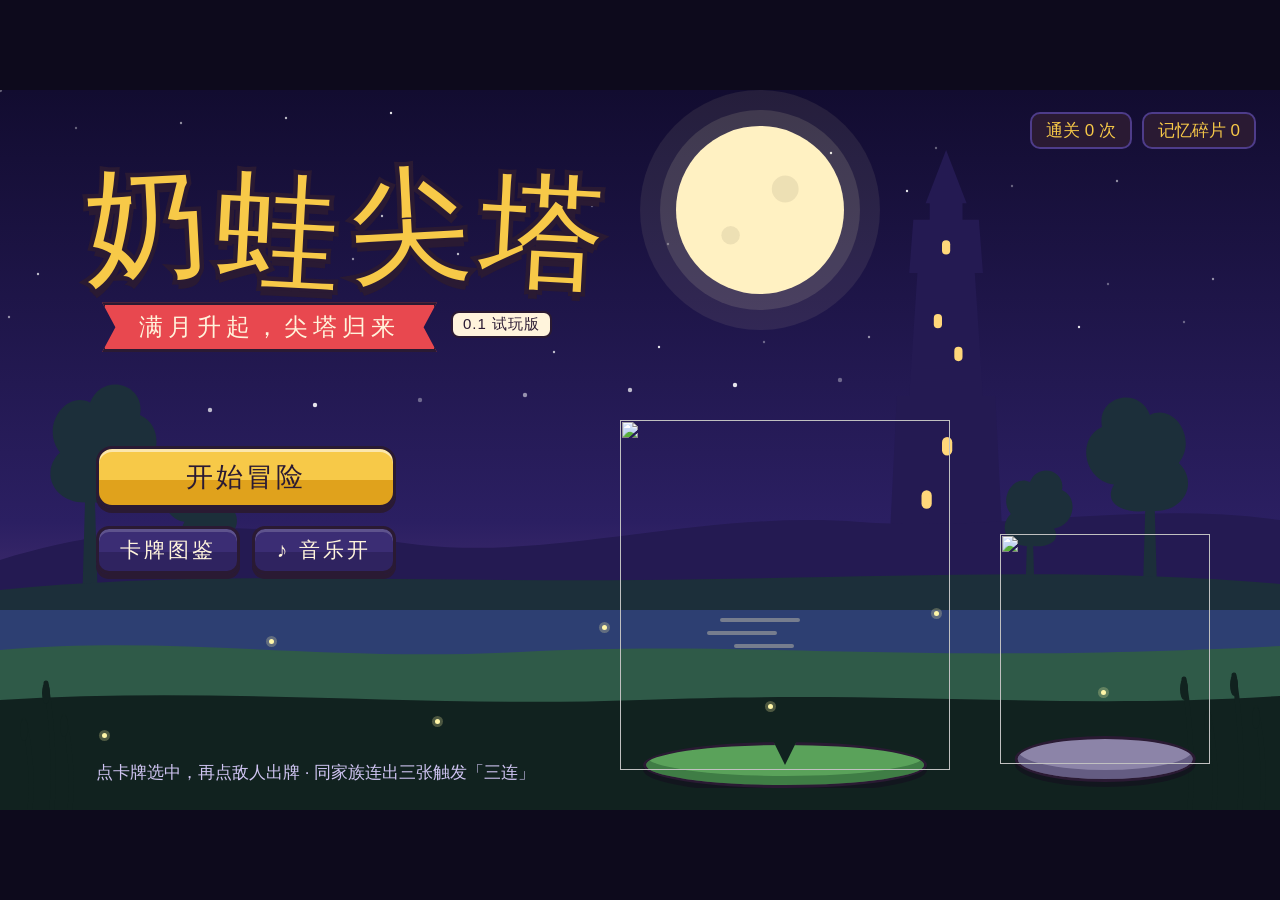
==== _src/index.html @ 0b2819f4 "奶蛙尖塔 0.1 试玩版：第一层泥沼回廊 Co-Authored-By: Claude Opus 5.5 <noreply@anthropic.com> Claude-Session: https:/" ====
<!doctype html>
<html lang="zh-CN">
<head>
<meta charset="utf-8">
<meta name="viewport" content="width=device-width,initial-scale=1,maximum-scale=1,user-scalable=no,viewport-fit=cover">
<meta name="screen-orientation" content="landscape">
<meta name="x5-orientation" content="landscape">
<meta name="theme-color" content="#140f2a">
<title>奶蛙尖塔</title>
<link rel="stylesheet" href="font.css">
<link rel="stylesheet" href="style.css">
</head>
<body>
<div id="stage">
  <div id="bg"></div>
  <section id="title" class="scr"></section>
  <section id="heroSel" class="scr"></section>
  <section id="map" class="scr"><div id="mapWrap"><svg id="mapSvg" width="1280" height="720"></svg><div id="mapNodes"></div></div><div id="mapTip"></div></section>
  <section id="battle" class="scr">
    <div id="arena"><div id="player"></div><div id="enemies"></div></div>
    <div id="hand"></div>
    <div id="energy"></div><div id="energyLbl">奶力</div>
    <button id="drawPile" class="pile"><span class="back"></span><b>0</b><i>抽牌堆</i></button>
    <button id="discPile" class="pile"><span class="back"></span><b>0</b><i>弃牌堆</i></button>
    <button id="exhPile" class="pile sm"><span class="back"></span><b>0</b><i>消耗</i></button>
    <button id="endBtn">结束回合</button>
    <div id="famBar"></div>
    <div id="hint"></div>
    <div id="turnBan"></div>
  </section>
  <section id="reward" class="scr"></section>
  <section id="shop" class="scr"></section>
  <section id="rest" class="scr"></section>
  <section id="event" class="scr"></section>
  <section id="ending" class="scr"></section>
  <div id="top"></div>
  <div id="ov"></div>
  <div id="talk"></div>
  <div id="fx"></div>
  <div id="toast"></div>
</div>
<div id="rotTip">横过来玩更舒服哦 ↻</div>
<script src="img0.js"></script><script src="img1.js"></script>
<script src="music.js"></script>
<script src="ui.js"></script>
<script src="data.js"></script>
<script src="game.js"></script>
</body>
</html>
---- _src/style.css ----
/* ===================== 奶蛙尖塔 · 视觉 =====================
   原则：所有东西都有清晰的墨线（3px）+ 硬投影，不用模糊光晕；
   配色：夜靛 / 墨 / 奶茶金 / 灯笼红 / 奶白 / 泥沼青 */
*{box-sizing:border-box;margin:0;padding:0;-webkit-tap-highlight-color:transparent}
:root{--ink:#2a1a33;--night:#1b1438;--night2:#2c2263;--gold:#f7c948;--gold2:#e0a21c;--gold3:#b07a12;--red:#e8484f;--red2:#b52a3a;--milk:#fff4dc;--milk2:#f3dfb6;--moss:#2f6b5a;--sky:#5fb0f0;
 --num:"Arial Rounded MT Bold","SF Pro Rounded",-apple-system,"Helvetica Neue",Arial,"PingFang SC",sans-serif;--body:"PingFang SC","Microsoft YaHei",sans-serif}
html,body{width:100%;height:100%;overflow:hidden;background:#0d0a1c;color:var(--ink);font-family:"ZCOOL KuaiLe","PingFang SC","Microsoft YaHei",sans-serif;-webkit-user-select:none;user-select:none;-webkit-touch-callout:none;touch-action:manipulation;-webkit-font-smoothing:antialiased}
button{font:inherit;color:inherit;border:0;background:none;cursor:pointer}
img{-webkit-user-drag:none;pointer-events:none}
.ico{width:100%;height:100%;display:block;overflow:visible}
#stage{position:absolute;left:50%;top:50%;width:1280px;height:720px;transform-origin:50% 50%;overflow:hidden;background:var(--night)}
#rotTip{display:none}
.scr{position:absolute;inset:0;display:none}
.scr.on{display:block;animation:scrIn .3s ease}
@keyframes scrIn{from{opacity:0}to{opacity:1}}
.num{font-family:var(--num);font-weight:800}

/* ============ 背景 ============ */
#bg{position:absolute;inset:0;overflow:hidden}
#bg>*{position:absolute;pointer-events:none}
.scene{inset:0;width:100%;height:100%}
.ffly{width:5px;height:5px;border-radius:50%;background:#fff6a8;box-shadow:0 0 0 3px rgba(255,246,168,.25);animation:ffly 7s ease-in-out infinite}
@keyframes ffly{0%,100%{transform:translate(0,0);opacity:.2}30%{opacity:1}50%{transform:translate(30px,-40px)}80%{opacity:.8}}
.bgmap{background:#3a2342}
.parch{left:10px;top:66px;right:10px;bottom:10px;border-radius:22px;background:#f1dcae;border:4px solid var(--ink);box-shadow:inset 0 0 0 6px #f8e9c6,inset 0 0 0 9px #c99a5a,0 6px 0 var(--ink)}
.parch::before{content:"";position:absolute;inset:14px;border-radius:14px;background-image:radial-gradient(rgba(140,90,40,.16) 1.2px,transparent 1.6px);background-size:9px 9px}
.parch::after{content:"";position:absolute;inset:0;border-radius:18px;background:radial-gradient(ellipse at 50% 50%,transparent 62%,rgba(150,95,40,.28))}
.bgmap .stars2{inset:0;background-image:radial-gradient(1.5px 1.5px at 12% 20%,#fff,transparent),radial-gradient(1px 1px at 52% 8%,#fff,transparent),radial-gradient(1.5px 1.5px at 82% 4%,#fff,transparent)}

/* ============ 通用：按钮 ============ */
.btn{position:relative;display:inline-flex;align-items:center;justify-content:center;gap:8px;min-width:190px;height:62px;padding:0 30px;border-radius:16px;font-size:27px;color:var(--ink);letter-spacing:3px;
 background:linear-gradient(var(--gold) 0 55%,var(--gold2) 55%);border:3px solid var(--ink);box-shadow:0 5px 0 var(--ink),inset 0 3px 0 rgba(255,255,255,.55);transition:transform .08s}
.btn:active{transform:translateY(4px);box-shadow:0 1px 0 var(--ink),inset 0 3px 0 rgba(255,255,255,.55)}
.btn.ghost{color:var(--milk);background:linear-gradient(#3b2d74 0 55%,#2f2360 55%);box-shadow:0 5px 0 var(--ink),inset 0 3px 0 rgba(255,255,255,.18)}
.btn.pink{color:#fff;background:linear-gradient(#ff6a72 0 55%,var(--red) 55%);text-shadow:0 2px 0 var(--red2)}
.btn.light{color:var(--ink);background:linear-gradient(#fffaf0 0 55%,var(--milk2) 55%)}
.btn.sm{min-width:120px;height:48px;font-size:21px;padding:0 18px;border-radius:13px}
.btn[disabled]{filter:grayscale(.9) brightness(.85);pointer-events:none}
.btn small{font-size:16px;letter-spacing:0;opacity:.75}

/* ============ 顶栏 ============ */
#top{position:absolute;left:0;right:0;top:0;height:60px;display:none;align-items:center;gap:12px;padding:0 14px;z-index:40;background:#21184a;border-bottom:3px solid var(--ink);box-shadow:inset 0 -3px 0 #3e3080,0 3px 0 rgba(42,26,51,.35);color:var(--milk)}
#top.on{display:flex}
#top .face{width:46px;height:46px;border-radius:50%;background:#ffe08a;border:3px solid var(--ink);overflow:hidden;flex:none}
#top .face img{width:140%;height:140%;object-fit:cover;object-position:50% 6%;margin:-8% -20%}
.hpPill{position:relative;width:170px;height:30px;border-radius:15px;background:#3a1530;border:3px solid var(--ink);overflow:hidden}
.hpPill i{position:absolute;left:0;top:0;bottom:0;background:linear-gradient(#ff7a86 0 45%,#e8484f 45%)}
.hpPill span{position:absolute;inset:0;display:flex;align-items:center;justify-content:center;font:800 16px var(--num);color:#fff;-webkit-text-stroke:3px var(--ink);paint-order:stroke}
.hpIco{width:30px;height:30px;margin-right:-22px;z-index:2;flex:none}
.goldBox{display:flex;align-items:center;gap:6px;font:800 20px var(--num);color:var(--gold);-webkit-text-stroke:3px var(--ink);paint-order:stroke}
.goldBox .ico{width:28px;height:28px}
#top .pots{display:flex;gap:6px;margin-left:4px}
.pot{position:relative;width:34px;height:40px;border-radius:10px;background:rgba(255,255,255,.06);border:2.5px dashed #5a4b9a;display:flex;align-items:center;justify-content:center}
.pot.full{border:3px solid var(--ink);background:#3b2d74;cursor:pointer}
.flask{width:22px;height:28px;position:relative}
.flask::before{content:"";position:absolute;left:7px;top:0;width:8px;height:9px;background:#e8e0d0;border:2px solid var(--ink);border-radius:2px}
.flask::after{content:"";position:absolute;left:0;bottom:0;width:22px;height:22px;border-radius:50%;border:2.5px solid var(--ink);box-sizing:border-box;background:radial-gradient(circle at 32% 30%,#fff 0 2.5px,transparent 3px),linear-gradient(transparent 35%,var(--pc) 35%);background-color:rgba(255,255,255,.35)}
#top .relics{display:flex;gap:5px;max-width:440px;overflow:hidden;padding:2px}
.rl{position:relative;width:40px;height:40px;border-radius:50%;background:#ffe9b0;border:3px solid var(--ink);box-shadow:inset 0 -4px 0 #e6b85a;display:flex;align-items:center;justify-content:center;overflow:hidden;flex:none;cursor:pointer}
.rl img{width:118%;height:118%;object-fit:contain;margin-top:8px}
.rl.pulse{animation:rlp .6s ease}
@keyframes rlp{50%{transform:scale(1.35) rotate(-8deg)}}
#top .floor{margin-left:auto;display:flex;align-items:center;gap:8px;font-size:18px;color:#c9bdf5}
#top .floor b{font-weight:400;font-size:22px;color:var(--ink);background:var(--gold);border:3px solid var(--ink);border-radius:10px;padding:0 10px;line-height:30px}
.tbtn{height:42px;min-width:42px;padding:0 10px;border-radius:12px;background:#3b2d74;border:3px solid var(--ink);box-shadow:0 3px 0 var(--ink);color:#fff;display:flex;align-items:center;gap:4px;font:800 18px var(--num)}
.tbtn .ico{width:26px;height:26px}
.tbtn:active{transform:translateY(3px);box-shadow:none}

/* ============ 标题 ============ */
#title{color:var(--milk)}
.logo{position:absolute;left:84px;top:70px}
.logo h1{font-weight:400;font-size:124px;letter-spacing:8px;line-height:1.05;color:var(--gold);-webkit-text-stroke:9px var(--ink);paint-order:stroke;text-shadow:0 9px 0 var(--ink)}
.logo h1 span{display:inline-block}
.logo h1 span:nth-child(2n){transform:translateY(8px) rotate(3deg)}
.logo h1 span:nth-child(2n+1){transform:rotate(-3deg)}
.ribbon{position:relative;display:inline-block;margin:12px 0 0 18px;padding:6px 34px;font-size:24px;letter-spacing:5px;color:var(--milk);background:var(--red);border:3px solid var(--ink);clip-path:polygon(0 0,100% 0,96% 50%,100% 100%,0 100%,4% 50%)}
.ribbon.b{background:var(--ink);padding:9px 40px;clip-path:polygon(0 0,100% 0,96% 50%,100% 100%,0 100%,4% 50%)}
.ver{display:inline-block;margin-left:14px;padding:2px 10px;border-radius:8px;font-size:15px;color:var(--ink);background:var(--milk);border:2.5px solid var(--ink);vertical-align:6px;letter-spacing:1px}
.tmenu{position:absolute;left:96px;top:356px;display:flex;flex-direction:column;gap:18px;align-items:flex-start}
.tmenu .btn{min-width:300px}
.tmenu .sub{display:flex;gap:12px}
.tmenu .sub .btn{min-width:144px}
.thero{isolation:isolate;position:absolute;right:330px;bottom:40px;width:330px;height:350px;animation:bob 3.2s ease-in-out infinite}
.thero img,.telder img{width:100%;height:100%;object-fit:contain}
.telder{isolation:isolate;position:absolute;right:70px;bottom:46px;width:210px;height:230px;animation:bob 3.8s ease-in-out infinite reverse}
.plat{position:absolute;left:50%;bottom:-18px;width:86%;height:46px;transform:translateX(-50%);z-index:-1}
.plat::before{content:"";position:absolute;inset:0;border-radius:50%;background:#5aa25a;border:3px solid var(--ink);box-shadow:inset 0 -9px 0 #3f7d45,0 5px 0 rgba(20,10,30,.5);clip-path:polygon(0 0,46% 0,50% 50%,54% 0,100% 0,100% 100%,0 100%)}
.plat.stone::before{background:#8c84a8;box-shadow:inset 0 -9px 0 #645c82,0 5px 0 rgba(20,10,30,.5);clip-path:none}
@keyframes bob{0%,100%{transform:translateY(0)}50%{transform:translateY(-10px)}}
.tfoot{position:absolute;left:96px;bottom:26px;font-size:17px;color:#cfc4f2}
.tmeta{position:absolute;right:24px;top:22px;display:flex;gap:10px}
.tmeta span{padding:5px 14px;border-radius:10px;background:var(--ink);color:var(--gold);font-size:17px;border:2.5px solid #4e3c8a}

/* ============ 英雄选择 ============ */
.hsTitle{position:absolute;top:34px;left:0;right:0;text-align:center}
.hsTitle .ribbon{font-size:34px;padding:8px 60px;margin:0}
.hsRow{position:absolute;top:126px;left:50px;right:50px;display:flex;gap:22px;justify-content:center}
.hcard{position:relative;width:262px;height:420px;border-radius:22px;padding:14px;background:#2f2466;border:4px solid var(--ink);box-shadow:0 6px 0 var(--ink),inset 0 0 0 3px #4a3b8e;display:flex;flex-direction:column;align-items:center;color:var(--milk);transition:transform .2s}
.hcard.on{background:#fff0c8;color:var(--ink);box-shadow:0 6px 0 var(--ink),inset 0 0 0 3px var(--gold);transform:translateY(-10px)}
.hcard .pic{width:226px;height:226px;border-radius:16px;background:repeating-conic-gradient(from 0deg at 50% 70%,rgba(255,255,255,.08) 0 10deg,transparent 10deg 20deg)}
.hcard.on .pic{background:repeating-conic-gradient(from 0deg at 50% 70%,rgba(247,201,72,.35) 0 10deg,transparent 10deg 20deg)}
.hcard .pic img{width:100%;height:100%;object-fit:contain}
.hcard h3{font-weight:400;font-size:32px;margin-top:6px;letter-spacing:3px}
.hcard .tag{font-size:16px;margin-top:2px;padding:1px 12px;border-radius:8px;background:var(--red);color:#fff;border:2px solid var(--ink)}
.hcard p{font:600 14px/1.5 var(--body);text-align:center;margin-top:10px;opacity:.9}
.hcard .hst{display:flex;gap:8px;margin-top:auto;font:800 16px var(--num)}
.hcard .hst span{padding:3px 10px;border-radius:9px;background:var(--ink);color:var(--milk);display:flex;align-items:center;gap:4px}
.hcard .hst .ico{width:18px;height:18px}
.hcard.lock .pic img{filter:brightness(0) opacity(.5)}
.hcard.lock .lk{position:absolute;left:50%;top:40%;transform:translate(-50%,-50%) rotate(-8deg);padding:5px 18px;border-radius:10px;background:var(--gold);color:var(--ink);font-size:22px;border:3px solid var(--ink);letter-spacing:3px;white-space:nowrap}
.hsGo{position:absolute;bottom:34px;left:0;right:0;display:flex;justify-content:center;gap:20px}

/* ============ 地图 ============ */
#mapWrap{position:absolute;inset:0}
#mapSvg{position:absolute;left:0;top:0}
#mapSvg path{fill:none;stroke:#8a6438;stroke-width:4;stroke-dasharray:1 10;stroke-linecap:round}
#mapSvg path.done{stroke:var(--red);stroke-dasharray:none;stroke-width:5}
#mapSvg path.next{stroke:var(--red2);stroke-dasharray:1 10;animation:dash 1s linear infinite;stroke-width:5}
@keyframes dash{to{stroke-dashoffset:-22}}
.mn{position:absolute;width:52px;height:52px;margin:-26px 0 0 -26px;border-radius:50%;display:flex;align-items:center;justify-content:center;background:var(--milk);border:3px solid var(--ink);box-shadow:0 4px 0 var(--ink);transition:transform .15s}
.mn .ico{width:34px;height:34px}
.mn img{width:54px;height:54px;object-fit:contain;margin-top:-4px}
.mn.t-E{background:#ffb7a8}
.mn.t-t{background:#ffe08a}
.mn.past{opacity:.45}
.mn.visited{background:#d9c49a}
.mn.visited::after{content:"";position:absolute;inset:-7px;border-radius:50%;border:4px solid var(--red);border-right-color:transparent;transform:rotate(-30deg)}
.mn.av{cursor:pointer;z-index:3;animation:avp 1s ease-in-out infinite}
@keyframes avp{50%{transform:scale(1.14)}}
.mn.boss{width:156px;height:156px;margin:-78px 0 0 -78px;background:#c95a5a;border-width:4px;box-shadow:0 6px 0 var(--ink),inset 0 0 0 6px #e58a7a}
.mn.boss img{width:176px;height:176px;margin-top:-30px}
.mn.boss b{position:absolute;bottom:-40px;font-weight:400;font-size:22px;white-space:nowrap;letter-spacing:2px;padding:2px 14px;border-radius:10px;background:var(--ink);color:var(--gold)}
.mn.boss.av{animation:avb 1.2s ease-in-out infinite}
@keyframes avb{50%{transform:scale(1.06)}}
.mn.cur{z-index:4}
.mn.cur::before{content:"";position:absolute;top:-56px;width:54px;height:54px;background:var(--hero) center/contain no-repeat;animation:bob 1.4s ease-in-out infinite}
.mapHead{position:absolute;left:30px;top:80px;z-index:2}
.mapHead .ribbon{margin:0;font-size:22px;padding:5px 34px}
.mapHead small{display:block;margin:6px 0 0 8px;font-size:17px;color:#7a5428}
.legend{position:absolute;right:26px;bottom:24px;display:flex;gap:14px;padding:7px 16px;border-radius:12px;background:var(--milk);border:3px solid var(--ink);font-size:16px;color:var(--ink)}
.legend span{display:flex;align-items:center;gap:4px}
.legend .ico,.legend img{width:24px;height:24px;object-fit:contain}
#mapTip{position:absolute;left:34px;bottom:28px;font-size:17px;color:#7a5428}

/* ============ 卡牌 ============
   结构：墨线外框 > 稀有度色框 > 奶白内页（插画 / 名字绶带 / 类型 / 描述） */
.card{--fc:#a9b3c8;--fc2:#7b87a0;--art:#ff9a8a;--art2:#ff7a6a;position:relative;width:10em;height:14em;font-size:15px;flex:none;border-radius:.95em;background:var(--ink);padding:.16em;transition:transform .18s;color:var(--ink)}
.card .cf{position:absolute;inset:.16em;border-radius:.8em;padding:.36em;background:linear-gradient(var(--fc) 0 50%,var(--fc2) 50%)}
.card .cf::before{content:"";position:absolute;inset:.1em;border-radius:.72em;border:.1em solid rgba(255,255,255,.55);pointer-events:none}
.card .in{position:relative;width:100%;height:100%;border-radius:.55em;background:var(--milk);border:.14em solid var(--ink);overflow:hidden}
.card .art{position:absolute;left:0;right:0;top:0;height:6.1em;overflow:hidden;background:var(--art);border-bottom:.14em solid var(--ink)}
.card .art::before{content:"";position:absolute;left:50%;top:80%;width:16em;height:16em;margin:-8em 0 0 -8em;background:repeating-conic-gradient(var(--art2) 0 9deg,transparent 9deg 18deg)}
.card .art img{position:absolute;left:50%;bottom:-.25em;width:6.4em;height:6.4em;transform:translateX(-50%);object-fit:contain}
.card.t-pow .art{background:var(--art)}
.card .rib{position:absolute;left:-.7em;right:-.7em;top:5.15em;height:1.8em;display:flex;align-items:center;justify-content:center;background:var(--ink);clip-path:polygon(0 0,100% 0,95% 50%,100% 100%,0 100%,5% 50%);z-index:1}
.card .rib::before{content:"";position:absolute;inset:.14em .2em;background:linear-gradient(var(--fc) 0 50%,var(--fc2) 50%);clip-path:polygon(0 0,100% 0,95.4% 50%,100% 100%,0 100%,4.6% 50%)}
.card .rib span{position:relative;font-size:1.05em;color:#fff;letter-spacing:.05em;white-space:nowrap;-webkit-text-stroke:.2em var(--ink);paint-order:stroke}
.card.up .rib span{color:#b6ff8a}
.card .tpc{position:absolute;left:0;right:0;top:7.15em;display:flex;justify-content:center;gap:.3em}
.card .tpc em,.card .tpc i{font-style:normal;font-size:.62em;line-height:1.5;padding:0 .55em;border-radius:.5em;border:.14em solid var(--ink);color:#fff;white-space:nowrap}
.card .tpc em{background:var(--tc)}
.card .tpc i{background:var(--famc);color:var(--ink)}
.card .ds{position:absolute;left:.35em;right:.35em;top:8.35em;bottom:.45em;display:flex;align-items:center;justify-content:center;text-align:center}
.card .ds span{font:700 .78em/1.35 var(--body);color:#3b2a2a}
.card .ds b{color:var(--red2);font:800 1.15em var(--num)}
.card .ds b.g{color:#1f9a3c}
.card .cost{position:absolute;left:-.5em;top:-.5em;width:2.3em;height:2.3em;border-radius:50%;display:flex;align-items:center;justify-content:center;z-index:3;
 font:800 1.25em var(--num);color:#fff;-webkit-text-stroke:.22em var(--ink);paint-order:stroke;background:linear-gradient(#7fd0ff 0 50%,#3a9ae0 50%);border:.16em solid var(--ink);box-shadow:inset 0 0 0 .14em #d6f0ff,0 .18em 0 var(--ink)}
.card .cost.dn{background:linear-gradient(#8ff09a 0 50%,#2fbf55 50%);box-shadow:inset 0 0 0 .14em #d8ffd8,0 .18em 0 var(--ink)}
.card .cost.upc{background:linear-gradient(#ff9aa2 0 50%,var(--red) 50%)}
.card .cost.na{display:none}
.card .gem{position:absolute;left:50%;bottom:-.42em;width:.95em;height:.95em;margin-left:-.475em;transform:rotate(45deg);background:var(--fc);border:.15em solid var(--ink);z-index:2}
.card.r-S{--fc:#d8cfbd;--fc2:#b3a68e}
.card.r-C{--fc:#b9c3d6;--fc2:#8c98b2}
.card.r-R{--fc:#6fb4ff;--fc2:#3a82e8}
.card.r-E{--fc:#c08cff;--fc2:#8a52e8}
.card.r-L{--fc:#ffcd4a;--fc2:#ff9a1f}
.card.r-L .cf{background:linear-gradient(115deg,#ffe58a,#ffb02e 30%,#ff7a4a 50%,#ffd23f 70%,#ffb02e);background-size:240% 100%;animation:leg 3s linear infinite}
@keyframes leg{to{background-position:240% 0}}
.card.r-X{--fc:#7fe0d2;--fc2:#36a898}
.card.r-K{--fc:#7b6a96;--fc2:#4a3d63}
.card.r-T{--fc:#9ea3b2;--fc2:#6f7484}
.card.t-atk{--art:#ff9f8f;--art2:#ff8a78;--tc:#e8484f}
.card.t-skl{--art:#9ad6ff;--art2:#80c8f8;--tc:#3a8ad8}
.card.t-pow{--art:#ffe08a;--art2:#ffd060;--tc:#d48a00}
.card.t-cur,.card.t-sts{--art:#b0a2c8;--art2:#a092ba;--tc:#5b4b72}
.card.t-cur .in,.card.t-sts .in{background:#e4dcef}
.card.big{font-size:21px}
.card.mid{font-size:16px}
.card .tri{position:absolute;right:-.5em;top:-.6em;padding:.1em .5em;border-radius:.5em;font-size:.72em;color:var(--ink);background:var(--gold);border:.16em solid var(--ink);z-index:3;display:none;white-space:nowrap}
.card.willtri .tri{display:block;animation:triP .8s ease-in-out infinite}
@keyframes triP{50%{transform:scale(1.15) rotate(6deg)}}
.card.willtri{background:var(--gold);box-shadow:0 0 0 .16em var(--ink)}

/* ============ 战斗 ============ */
#arena{position:absolute;left:0;right:0;top:60px;height:446px}
.fighter{position:absolute;display:flex;flex-direction:column;align-items:center}
#player{left:150px;bottom:0;width:270px}
.fighter .body{position:relative;isolation:isolate;display:flex;align-items:flex-end;justify-content:center}
.fighter .body img{object-fit:contain;transform-origin:50% 100%;animation:idle 2.6s ease-in-out infinite;position:relative}
@keyframes idle{0%,100%{transform:scale(1,1)}50%{transform:scale(1.025,.975)}}
#player .body img{width:250px;height:260px}
.hpbar{position:relative;margin-top:14px;width:190px;height:24px;border-radius:12px;background:#3a1530;border:3px solid var(--ink);overflow:hidden}
.hpbar i{position:absolute;left:0;top:0;bottom:0;background:linear-gradient(#ff7a86 0 45%,var(--red) 45%);transition:width .35s}
.hpbar u{position:absolute;left:0;top:0;bottom:0;background:#ffe08a;transition:width .8s .25s}
.hpbar.blk{background:#14304f}
.hpbar.blk i{background:linear-gradient(#9fd8ff 0 45%,#3a8ad8 45%)}
.hpbar span{position:absolute;inset:0;display:flex;align-items:center;justify-content:center;font:800 15px var(--num);color:#fff;-webkit-text-stroke:3px var(--ink);paint-order:stroke;z-index:2}
.hpw{position:relative}
.blkB{position:absolute;left:-24px;top:4px;width:40px;height:44px;display:none;z-index:3}
.blkB b{position:absolute;inset:0;display:flex;align-items:center;justify-content:center;font:800 16px var(--num);color:#fff;-webkit-text-stroke:3px var(--ink);paint-order:stroke;padding-bottom:2px}
.blkB.on{display:block;animation:pop .3s}
@keyframes pop{50%{transform:scale(1.3)}}
.sts{display:flex;gap:4px;margin-top:6px;min-height:28px;flex-wrap:wrap;justify-content:center;max-width:240px}
.st{min-width:28px;height:26px;padding:0 7px;border-radius:9px;display:flex;align-items:center;justify-content:center;font:800 13px var(--num);color:#fff;background:var(--sc);border:2.5px solid var(--ink);white-space:nowrap;-webkit-text-stroke:2.5px var(--ink);paint-order:stroke}
#enemies{position:absolute;left:560px;right:30px;bottom:0;top:0;display:flex;align-items:flex-end;justify-content:center;gap:20px}
.en{position:relative;cursor:pointer}
.en.dead{animation:die .7s forwards;pointer-events:none}
@keyframes die{to{opacity:0;transform:translateY(30px) scale(.8)}}
.en.fled{animation:flee .6s forwards;pointer-events:none}
@keyframes flee{to{opacity:0;transform:translateX(320px)}}
.en .ename{margin-top:6px;padding:1px 12px;border-radius:9px;font-size:17px;color:var(--milk);background:var(--ink);letter-spacing:1px;white-space:nowrap}
.en.tg .body::after{content:"";position:absolute;left:-14px;right:-14px;top:-10px;bottom:-14px;border:4px dashed var(--gold);border-radius:24px;animation:tgSpin 1.2s linear infinite}
@keyframes tgSpin{50%{transform:scale(1.04)}}
.en.tg .ename{background:var(--gold);color:var(--ink)}
.intent{position:relative;display:flex;align-items:center;gap:4px;height:44px;padding:0 12px 0 4px;border-radius:22px;background:var(--milk);border:3px solid var(--ink);box-shadow:0 4px 0 var(--ink);margin-bottom:12px;animation:bob 2s ease-in-out infinite;white-space:nowrap;font:800 22px var(--num);color:var(--ink)}
.intent .ico{width:34px;height:34px}
.intent.atk{background:#ffd0cc}
.intent.boom{background:#ffc070;animation:bob 2s infinite,boomP .4s infinite}
@keyframes boomP{50%{transform:scale(1.08)}}
.intent small{font:400 16px "ZCOOL KuaiLe",sans-serif}
.hit .body img{animation:hitA .35s!important}
@keyframes hitA{0%{filter:brightness(2.2) saturate(.3)}30%{transform:translateX(14px) rotate(5deg)}60%{transform:translateX(-8px)}100%{transform:none}}
.lungeR .body{animation:lungeR .38s}
@keyframes lungeR{40%{transform:translateX(90px) rotate(7deg)}}
.lungeL .body{animation:lungeL .38s}
@keyframes lungeL{40%{transform:translateX(-90px) rotate(-7deg)}}
.buffA .body{animation:buffA .5s}
@keyframes buffA{40%{transform:scale(1.12) translateY(-8px)}}
/* 奶力：一杯奶茶 */
#energy{position:absolute;left:36px;bottom:176px;width:112px;height:112px;border-radius:50%;z-index:6;border:4px solid var(--ink);background:#3b2d74;box-shadow:0 5px 0 var(--ink),inset 0 0 0 5px var(--gold);overflow:hidden;display:flex;align-items:center;justify-content:center}
#energy .liq{position:absolute;left:0;right:0;bottom:0;background:linear-gradient(#f2c27a 0 12%,#d9944a 12%);transition:height .3s;border-top:3px solid var(--ink)}
#energy b{position:relative;font:800 52px var(--num);color:#fff;-webkit-text-stroke:7px var(--ink);paint-order:stroke;margin-top:-4px}
#energy b small{font-size:24px}
#energyLbl{position:absolute;left:52px;bottom:150px;z-index:6;padding:0 12px;border-radius:9px;background:var(--ink);color:var(--gold);font-size:17px}
#energy.pop{animation:enPop .35s}
@keyframes enPop{50%{transform:scale(1.18)}}
.pile{position:absolute;bottom:20px;width:82px;height:104px;z-index:6}
.pile .back{position:absolute;inset:0 4px 14px 4px;border-radius:10px;background:#5a43b8;border:3px solid var(--ink);box-shadow:4px -4px 0 -1px #3b2d74,4px -4px 0 2px var(--ink);display:flex;align-items:center;justify-content:center}
.pile .back::before{content:"";position:absolute;inset:5px;border-radius:6px;border:2px solid var(--gold);background:repeating-linear-gradient(45deg,transparent 0 6px,rgba(255,255,255,.08) 6px 12px)}
.pile b{position:absolute;right:-6px;top:-10px;min-width:34px;height:34px;padding:0 6px;border-radius:17px;display:flex;align-items:center;justify-content:center;font:800 18px var(--num);color:var(--ink);background:var(--gold);border:3px solid var(--ink);z-index:2}
.pile i{position:absolute;bottom:-4px;left:50%;transform:translateX(-50%);font-style:normal;font-size:15px;color:var(--milk);background:var(--ink);padding:0 8px;border-radius:7px;white-space:nowrap}
#drawPile{left:28px}
#discPile{right:28px}
#discPile .back{background:#8c84a8}
#exhPile{right:128px;width:62px;height:80px}
#exhPile .back{background:#4a4458}
#endBtn{position:absolute;right:28px;bottom:150px;width:180px;height:70px;border-radius:35px;font-size:27px;color:#fff;letter-spacing:2px;background:linear-gradient(#ff6a72 0 50%,var(--red) 50%);border:4px solid var(--ink);box-shadow:0 6px 0 var(--ink),inset 0 0 0 4px #ffb0b4;z-index:6;-webkit-text-stroke:5px var(--ink);paint-order:stroke}
#endBtn:active{transform:translateY(4px);box-shadow:0 2px 0 var(--ink),inset 0 0 0 4px #ffb0b4}
#endBtn.wait{filter:grayscale(1) brightness(.8);pointer-events:none}
#endBtn.nudge{animation:nudge 1s ease-in-out infinite}
@keyframes nudge{50%{transform:scale(1.07) rotate(-2deg)}}
#hand{position:absolute;left:0;right:0;bottom:0;height:260px;z-index:10;pointer-events:none}
#hand .card{position:absolute;left:0;bottom:0;pointer-events:auto;cursor:pointer;transform-origin:50% 120%}
#hand .card.na .cf,#hand .card.na .in{filter:brightness(.7) saturate(.6)}
#hand .card.fly{transition:transform .32s cubic-bezier(.3,.7,.4,1),opacity .32s;pointer-events:none}
#famBar{position:absolute;left:16px;bottom:318px;display:flex;flex-direction:column;align-items:flex-start;gap:6px;z-index:6}
#famBar span{display:flex;align-items:center;gap:6px;padding:2px 10px 2px 8px;border-radius:10px;background:var(--milk);border:2.5px solid var(--ink);font-size:15px;color:var(--ink)}
#famBar span i{display:flex;gap:3px}
#famBar span i u{width:11px;height:11px;border-radius:50%;border:2px solid var(--ink);background:#fff}
#famBar span i u.on{background:var(--fc)}
#famBar span.hot{background:var(--gold);animation:triP .7s infinite}
#hint{position:absolute;left:50%;top:74px;transform:translateX(-50%);padding:5px 18px;border-radius:11px;background:var(--ink);color:var(--gold);font-size:19px;white-space:nowrap;z-index:12;display:none;border:2.5px solid #4e3c8a}
#hint.on{display:block}
#turnBan{position:absolute;left:0;right:0;top:250px;height:120px;display:flex;align-items:center;justify-content:center;opacity:0;pointer-events:none;z-index:20}
#turnBan span{font-size:58px;letter-spacing:12px;color:var(--gold);-webkit-text-stroke:8px var(--ink);paint-order:stroke;padding:10px 80px;background:var(--ink);clip-path:polygon(0 0,100% 0,96% 50%,100% 100%,0 100%,4% 50%)}
#turnBan.en span{color:#ff9aa2}
#turnBan.on{animation:ban 1.1s ease forwards}
@keyframes ban{0%{opacity:0;transform:scaleX(.3)}18%{opacity:1;transform:scaleX(1)}75%{opacity:1}100%{opacity:0;transform:translateY(-20px)}}

/* ============ 特效 ============ */
#fx{position:absolute;inset:0;pointer-events:none;z-index:50}
.fnum{position:absolute;font:800 48px var(--num);color:#fff;-webkit-text-stroke:8px var(--red2);paint-order:stroke;animation:fnum .9s ease-out forwards;white-space:nowrap}
.fnum.blk{color:#d8f0ff;-webkit-text-stroke-color:#1a4a8a;font-size:34px}
.fnum.heal{color:#c8ffb8;-webkit-text-stroke-color:#1a6a2a}
.fnum.gold{color:var(--gold);-webkit-text-stroke-color:var(--ink);font-size:32px}
.fnum.txt{font:400 30px "ZCOOL KuaiLe",sans-serif;color:var(--gold);-webkit-text-stroke:7px var(--ink)}
@keyframes fnum{0%{transform:translate(-50%,0) scale(.5);opacity:0}15%{transform:translate(-50%,-20px) scale(1.25);opacity:1}100%{transform:translate(-50%,-90px) scale(1);opacity:0}}
.slash{position:absolute;width:220px;height:16px;margin:-8px 0 0 -110px;border-radius:8px;background:#fff;border:3px solid var(--ink);animation:slash .28s ease-out forwards}
@keyframes slash{0%{transform:rotate(-30deg) scaleX(0);opacity:1}100%{transform:rotate(-30deg) scaleX(1.2);opacity:0}}
.shieldFx{position:absolute;width:110px;height:120px;margin:-60px 0 0 -55px;animation:shieldA .6s ease-out forwards}
@keyframes shieldA{0%{transform:scale(.3);opacity:0}40%{transform:scale(1.15);opacity:1}100%{transform:scale(1.3);opacity:0}}
.spark{position:absolute;width:14px;height:14px;background:var(--c,#f7c948);border:2.5px solid var(--ink);transform:rotate(45deg);animation:spark .8s ease-out forwards}
@keyframes spark{to{transform:translate(var(--dx),var(--dy)) rotate(200deg) scale(.3);opacity:0}}
.triBan{position:absolute;left:50%;top:210px;transform:translate(-50%,0);text-align:center;animation:triBan 1s ease-out forwards;white-space:nowrap}
.triBan b{display:block;font-weight:400;font-size:100px;letter-spacing:10px;color:var(--gold);-webkit-text-stroke:11px var(--ink);paint-order:stroke;text-shadow:0 8px 0 var(--ink)}
.triBan small{display:inline-block;margin-top:6px;font-size:22px;letter-spacing:2px;color:var(--milk);background:var(--ink);padding:3px 16px;border-radius:10px}
@keyframes triBan{0%{transform:translate(-50%,0) scale(.3) rotate(-10deg);opacity:0}25%{transform:translate(-50%,0) scale(1.12) rotate(3deg);opacity:1}70%{transform:translate(-50%,-10px) scale(1);opacity:1}100%{transform:translate(-50%,-50px);opacity:0}}
#stage.shake{animation:shk .35s}
@keyframes shk{20%{margin-left:-8px;margin-top:4px}40%{margin-left:8px;margin-top:-4px}60%{margin-left:-5px}80%{margin-left:4px}}
.bubble{position:absolute;padding:8px 16px;border-radius:14px;background:var(--milk);border:3px solid var(--ink);color:var(--ink);font-size:20px;animation:bubA 2.4s forwards;white-space:nowrap;z-index:55}
@keyframes bubA{0%{opacity:0;transform:translateY(10px)}10%,85%{opacity:1;transform:none}100%{opacity:0}}

/* ============ 浮层 ============ */
#ov{position:absolute;inset:0;z-index:70;display:none;background:rgba(20,12,40,.9);color:var(--milk)}
#ov.on{display:block;animation:scrIn .2s}
.ovHead{position:absolute;top:22px;left:0;right:0;text-align:center}
.ovHead .ribbon{margin:0;font-size:30px;padding:6px 56px}
.ovHead small{display:block;font-size:17px;color:#cfc4f2;margin-top:8px}
.ovGrid{position:absolute;top:118px;left:40px;right:40px;bottom:96px;overflow-y:auto;display:flex;flex-wrap:wrap;gap:24px 18px;justify-content:center;align-content:flex-start;padding:16px 10px 30px;-webkit-overflow-scrolling:touch}
.ovGrid .card{cursor:pointer}
.ovGrid .card.pk{transform:translateY(-8px)}
.ovGrid .card.pk{background:var(--gold);box-shadow:0 0 0 .2em var(--ink)}
.ovFoot{position:absolute;bottom:20px;left:0;right:0;display:flex;justify-content:center;gap:18px}
.ovEmpty{width:100%;text-align:center;font-size:22px;color:#a99fc4;margin-top:120px}
.tabs{position:absolute;top:84px;left:0;right:0;display:flex;justify-content:center;gap:8px}
.tabs button{padding:2px 16px;border-radius:10px;font-size:17px;color:var(--milk);background:#3b2d74;border:2.5px solid var(--ink)}
.tabs button.on{color:var(--ink);background:var(--gold)}
.cmpRow{position:absolute;top:150px;left:0;right:0;display:flex;align-items:center;justify-content:center;gap:50px}
.cmpRow .arr{font-size:60px;color:var(--gold);-webkit-text-stroke:6px var(--ink);paint-order:stroke}
.modal{position:absolute;left:50%;top:50%;transform:translate(-50%,-50%);min-width:440px;max-width:720px;padding:30px 36px;border-radius:22px;text-align:center;background:var(--milk);color:var(--ink);border:4px solid var(--ink);box-shadow:0 7px 0 var(--ink),inset 0 0 0 5px #fffaf0,inset 0 0 0 8px var(--milk2)}
.modal h3{font-weight:400;font-size:32px;letter-spacing:3px}
.modal p{margin-top:12px;font:600 19px/1.6 var(--body);color:#5a3d2a}
.modal .row{margin-top:24px;display:flex;justify-content:center;gap:16px}

/* ============ 对话 ============ */
#talk{position:absolute;inset:0;z-index:80;display:none;background:linear-gradient(transparent 40%,rgba(20,12,40,.7));cursor:pointer}
#talk.on{display:block}
#talk .pt{position:absolute;bottom:150px;width:320px;height:350px;transition:transform .25s,filter .25s}
#talk .pt img{width:100%;height:100%;object-fit:contain}
#talk .pt.l{left:70px}
#talk .pt.r{right:70px}
#talk .pt.dim{filter:brightness(.42);transform:scale(.92)}
#talk .box{position:absolute;left:110px;right:110px;bottom:26px;min-height:150px;padding:30px 40px 22px;border-radius:20px;background:var(--milk);border:4px solid var(--ink);box-shadow:0 7px 0 var(--ink),inset 0 0 0 5px #fffaf0,inset 0 0 0 8px var(--milk2);color:var(--ink)}
#talk .who{position:absolute;top:-26px;left:30px;padding:4px 30px;font-size:24px;color:#fff;background:var(--red);border:3px solid var(--ink);letter-spacing:2px;clip-path:polygon(0 0,100% 0,94% 50%,100% 100%,0 100%,6% 50%);-webkit-text-stroke:4px var(--ink);paint-order:stroke}
#talk .who.r{left:auto;right:30px;background:#7a5af0}
#talk .say{font-size:28px;line-height:1.55;letter-spacing:1px}
#talk .nx{position:absolute;right:24px;bottom:12px;font-size:16px;color:#a07a4a;animation:bob 1s infinite}

/* ============ 面板 ============ */
.panel{position:absolute;left:50%;top:96px;transform:translateX(-50%);width:640px;padding:44px 30px 28px;border-radius:22px;background:var(--milk);border:4px solid var(--ink);box-shadow:0 7px 0 var(--ink),inset 0 0 0 5px #fffaf0,inset 0 0 0 8px var(--milk2);color:var(--ink);text-align:center}
.panel .phead{position:absolute;top:-28px;left:0;right:0;text-align:center}
.panel .phead .ribbon{margin:0;font-size:30px;padding:6px 60px}
.panel .psub{font-size:18px;color:#8a6438}
.rwList{margin-top:16px;display:flex;flex-direction:column;gap:12px}
.rwItem{display:flex;align-items:center;gap:14px;height:64px;padding:0 18px;border-radius:14px;font-size:23px;color:var(--ink);background:#fff;border:3px solid var(--ink);box-shadow:0 4px 0 var(--ink);text-align:left;transition:transform .08s}
.rwItem:active{transform:translateY(3px);box-shadow:0 1px 0 var(--ink)}
.rwItem .ic{width:46px;height:46px;display:flex;align-items:center;justify-content:center;flex:none}
.rwItem .ic .rl{width:44px;height:44px}
.rwItem small{margin-left:auto;font:600 15px var(--body);color:#8a6438;max-width:280px;text-align:right}
.rwItem.done{opacity:.35;pointer-events:none;text-decoration:line-through}
.panel .foot{margin-top:24px;display:flex;justify-content:center;gap:16px}
.pickHead{position:absolute;top:34px;left:0;right:0;text-align:center}
.pickHead .ribbon{margin:0;font-size:32px;padding:6px 60px}
.pickHead small{display:block;font-size:18px;color:#cfc4f2;margin-top:8px}
.pickRow{position:absolute;top:150px;left:0;right:0;display:flex;justify-content:center;gap:40px}
.pickRow .card{cursor:pointer;animation:dealIn .45s backwards}
.pickRow .card:nth-child(2){animation-delay:.08s}.pickRow .card:nth-child(3){animation-delay:.16s}.pickRow .card:nth-child(4){animation-delay:.24s}
@keyframes dealIn{from{transform:translateY(80px) rotate(-6deg);opacity:0}}
.pickFoot{position:absolute;bottom:36px;left:0;right:0;display:flex;justify-content:center;gap:18px}
/* 商店 */
.shopKeeper{position:absolute;left:24px;bottom:16px;width:260px;height:300px}
.shopKeeper img{width:100%;height:100%;object-fit:contain}
.shopSay{position:absolute;left:40px;bottom:322px;max-width:250px;padding:10px 16px;border-radius:14px;background:var(--milk);border:3px solid var(--ink);color:var(--ink);font-size:18px}
.shopBoard{position:absolute;left:300px;right:24px;top:80px;bottom:18px;padding:40px 20px 16px;border-radius:22px;background:#5a3626;border:4px solid var(--ink);box-shadow:0 7px 0 var(--ink),inset 0 0 0 5px #7a4a32,inset 0 0 0 8px #4a2a1c}
.shopBoard::before{content:"";position:absolute;left:0;right:0;top:150px;height:12px;background:#3d2418;border-top:3px solid var(--ink);border-bottom:3px solid var(--ink);display:none}
.shopBoard .phead{position:absolute;top:-24px;left:0;right:0;text-align:center}
.shopBoard .phead .ribbon{margin:0;font-size:26px;padding:4px 50px}
.shopCards{display:flex;gap:16px;justify-content:center}
.shopItem{position:relative;display:flex;flex-direction:column;align-items:center;gap:8px;cursor:pointer}
.shopItem.sold{opacity:.22;pointer-events:none}
.price{display:flex;align-items:center;gap:4px;padding:1px 10px 1px 4px;border-radius:10px;background:var(--ink);font:800 18px var(--num);color:var(--gold)}
.price .ico{width:20px;height:20px}
.price.no{color:#ff8a8a}
.price.sale{background:#1f7a3c;color:#fff}
.shopRow2{display:flex;gap:22px;margin-top:20px;justify-content:center;align-items:flex-end}
.shopRow2 .rl{width:72px;height:72px}
.shopRow2 .pot{width:60px;height:70px}
.shopRow2 .pot .flask{transform:scale(1.5)}
.rmv{width:150px;height:104px;border-radius:14px;display:flex;flex-direction:column;align-items:center;justify-content:center;gap:4px;background:#3d2418;border:3px dashed var(--gold);font-size:20px;color:var(--gold)}
.rmv big{font-size:30px}
.shopLeave{position:absolute;right:18px;bottom:16px}
.lbl{font-size:15px;color:var(--milk);max-width:110px;text-align:center;line-height:1.2}
/* 休息 */
.restScene{position:absolute;left:50%;top:150px;transform:translateX(-50%);display:flex;align-items:flex-end;gap:10px}
.restScene img{width:250px;height:270px;object-fit:contain}
.camp{position:relative;width:120px;height:150px}
.camp .fl{position:absolute;left:50%;bottom:24px;width:66px;height:96px;margin-left:-33px;border-radius:50% 50% 45% 45%/62% 62% 38% 38%;background:#ff7a2e;border:3px solid var(--ink);animation:flame .45s ease-in-out infinite alternate}
.camp .fl.b{width:36px;height:56px;margin-left:-18px;background:#ffe17a;bottom:28px;animation-duration:.35s}
@keyframes flame{from{transform:scale(1,1) skewX(-4deg)}to{transform:scale(.92,1.1) skewX(5deg)}}
.camp .logs{position:absolute;left:8px;right:8px;bottom:6px;height:26px;border-radius:10px;background:#8a4f2a;border:3px solid var(--ink)}
.restOpts{position:absolute;left:0;right:0;bottom:56px;display:flex;justify-content:center;gap:36px}
.ropt{width:236px;height:176px;border-radius:20px;display:flex;flex-direction:column;align-items:center;justify-content:center;gap:4px;background:var(--milk);border:4px solid var(--ink);box-shadow:0 6px 0 var(--ink);color:var(--ink);transition:transform .08s}
.ropt:active{transform:translateY(4px);box-shadow:0 2px 0 var(--ink)}
.ropt .ic{width:58px;height:58px}
.ropt b{font-weight:400;font-size:30px;letter-spacing:4px}
.ropt small{font:600 15px var(--body);color:#8a6438}
.ropt[disabled]{opacity:.45;pointer-events:none}
/* 事件 */
.evBox{position:absolute;left:56px;right:56px;top:96px;bottom:24px;display:flex;gap:30px;padding:28px;border-radius:22px;background:var(--milk);border:4px solid var(--ink);box-shadow:0 7px 0 var(--ink),inset 0 0 0 5px #fffaf0,inset 0 0 0 8px var(--milk2);color:var(--ink)}
.evBox .phead{position:absolute;top:-28px;left:0;right:0;text-align:center}
.evBox .phead .ribbon{margin:0;font-size:30px;padding:6px 60px}
.evPic{flex:none;width:370px;border-radius:16px;background:#ffd98a;border:3px solid var(--ink);display:flex;align-items:flex-end;justify-content:center;overflow:hidden;position:relative}
.evPic::before{content:"";position:absolute;left:50%;top:70%;width:900px;height:900px;margin:-450px 0 0 -450px;background:repeating-conic-gradient(#ffc95a 0 9deg,transparent 9deg 18deg)}
.evPic img{position:relative;width:330px;height:370px;object-fit:contain}
.evTxt{flex:1;display:flex;flex-direction:column;padding-top:8px}
.evTxt p{font-size:24px;line-height:1.7;color:#4a3022}
.evOpts{margin-top:auto;display:flex;flex-direction:column;gap:12px}
.evo{display:flex;align-items:center;gap:12px;min-height:60px;padding:8px 18px;border-radius:14px;font-size:22px;text-align:left;color:var(--ink);background:#fff;border:3px solid var(--ink);box-shadow:0 4px 0 var(--ink);transition:transform .08s}
.evo:active{transform:translateY(3px);box-shadow:0 1px 0 var(--ink)}
.evo b{font-weight:400;white-space:nowrap;padding:0 12px;border-radius:8px;background:var(--gold);border:2.5px solid var(--ink)}
.evo small{font:600 16px/1.4 var(--body);color:#6b4a30}
.evo .bad{color:var(--red2)}
.evo .good{color:#1f8a3c}
.evo[disabled]{opacity:.45;pointer-events:none}
#ov .evo{color:var(--ink)}
.blessSay{position:absolute;left:260px;bottom:240px;padding:12px 18px;border-radius:14px;background:var(--milk);border:3px solid var(--ink);color:var(--ink);font-size:20px}
/* 结局 */
#ending{color:var(--milk);text-align:center}
.endBox{position:absolute;left:50%;top:50%;transform:translate(-50%,-50%);width:780px}
.endBox h1{font-weight:400;font-size:86px;letter-spacing:10px;color:var(--gold);-webkit-text-stroke:9px var(--ink);paint-order:stroke;text-shadow:0 8px 0 var(--ink)}
.endBox.lose h1{color:#d8ccff}
.endBox p{font-size:23px;margin-top:10px;line-height:1.6}
.endStats{display:flex;justify-content:center;gap:16px;margin:24px 0}
.endStats div{width:150px;padding:12px 0;border-radius:16px;background:var(--milk);border:3px solid var(--ink);box-shadow:0 5px 0 var(--ink);color:var(--ink)}
.endStats b{display:block;font:800 36px var(--num);color:var(--red2)}
.endStats small{font-size:16px}
.endImg{width:220px;height:220px;margin:0 auto -6px}
.endImg img{width:100%;height:100%;object-fit:contain}
.tbc{display:inline-block;margin-top:8px}

/* ============ 提示 ============ */
#toast{position:absolute;left:50%;top:132px;transform:translateX(-50%);z-index:90;display:flex;flex-direction:column;gap:8px;align-items:center;pointer-events:none}
#toast div{padding:8px 20px;border-radius:12px;background:var(--ink);color:var(--milk);font-size:20px;border:3px solid #4e3c8a;animation:toast 2.6s forwards;max-width:760px;text-align:center;line-height:1.45}
#toast div b{font-weight:400;color:var(--gold)}
@keyframes toast{0%{opacity:0;transform:translateY(-10px)}8%,85%{opacity:1;transform:none}100%{opacity:0}}
.tipBox{position:absolute;z-index:75;width:260px;padding:12px 16px;border-radius:14px;background:var(--milk);color:var(--ink);font-size:18px;line-height:1.45;border:3px solid var(--ink);box-shadow:0 5px 0 var(--ink)}
.tipBox b{font-weight:400;color:var(--red2);font-size:20px}
.tipBox p{margin-top:4px;font:600 15px/1.5 var(--body);color:#5a3d2a}
@media (prefers-reduced-motion:reduce){*{animation-duration:.01ms!important;animation-iteration-count:1!important}}
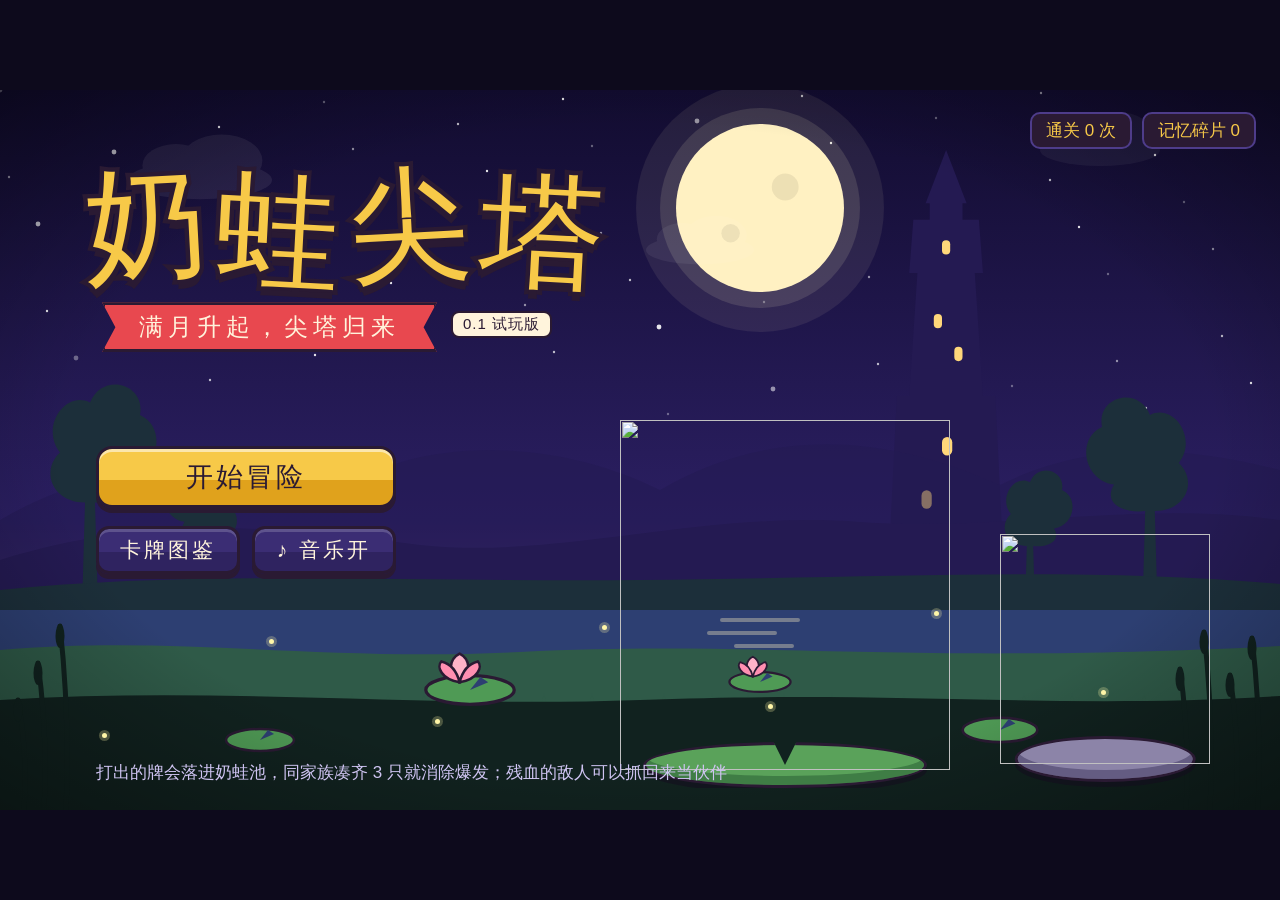
==== commit c533b2af: "奶蛙尖塔 0.3：奶蛙池、抓伙伴、月相天气、三合一金卡、106 张卡 Co-Authored-By: Claude Opus 5.5 <noreply@anthropic.com> Claude-Se" ====
--- a/_src/index.html
+++ b/_src/index.html
@@ -17,14 +17,14 @@
   <section id="heroSel" class="scr"></section>
   <section id="map" class="scr"><div id="mapWrap"><svg id="mapSvg" width="1280" height="720"></svg><div id="mapNodes"></div></div><div id="mapTip"></div></section>
   <section id="battle" class="scr">
-    <div id="arena"><div id="player"></div><div id="enemies"></div></div>
+    <div id="wxfx"></div><div id="arena"><div id="player"></div><div id="enemies"></div></div>
     <div id="hand"></div>
     <div id="energy"></div><div id="energyLbl">奶力</div>
     <button id="drawPile" class="pile"><span class="back"></span><b>0</b><i>抽牌堆</i></button>
     <button id="discPile" class="pile"><span class="back"></span><b>0</b><i>弃牌堆</i></button>
     <button id="exhPile" class="pile sm"><span class="back"></span><b>0</b><i>消耗</i></button>
     <button id="endBtn">结束回合</button>
-    <div id="famBar"></div>
+    <div id="pool"></div><div id="skyBar"></div>
     <div id="hint"></div>
     <div id="turnBan"></div>
   </section>
@@ -40,7 +40,7 @@
   <div id="toast"></div>
 </div>
 <div id="rotTip">横过来玩更舒服哦 ↻</div>
-<script src="img0.js"></script><script src="img1.js"></script>
+<script src="img0.js"></script><script src="img1.js"></script><script src="img2.js"></script>
 <script src="music.js"></script>
 <script src="ui.js"></script>
 <script src="data.js"></script>
--- a/_src/style.css
+++ b/_src/style.css
@@ -302,7 +302,7 @@
 @keyframes bubA{0%{opacity:0;transform:translateY(10px)}10%,85%{opacity:1;transform:none}100%{opacity:0}}
 
 /* ============ 浮层 ============ */
-#ov{position:absolute;inset:0;z-index:70;display:none;background:rgba(20,12,40,.9);color:var(--milk)}
+#ov{position:absolute;inset:0;z-index:70;display:none;background:rgba(18,11,38,.96);color:var(--milk)}
 #ov.on{display:block;animation:scrIn .2s}
 .ovHead{position:absolute;top:22px;left:0;right:0;text-align:center}
 .ovHead .ribbon{margin:0;font-size:30px;padding:6px 56px}
@@ -313,7 +313,7 @@
 .ovGrid .card.pk{background:var(--gold);box-shadow:0 0 0 .2em var(--ink)}
 .ovFoot{position:absolute;bottom:20px;left:0;right:0;display:flex;justify-content:center;gap:18px}
 .ovEmpty{width:100%;text-align:center;font-size:22px;color:#a99fc4;margin-top:120px}
-.tabs{position:absolute;top:84px;left:0;right:0;display:flex;justify-content:center;gap:8px}
+.tabs{position:absolute;top:104px;left:0;right:0;display:flex;justify-content:center;gap:8px}
 .tabs button{padding:2px 16px;border-radius:10px;font-size:17px;color:var(--milk);background:#3b2d74;border:2.5px solid var(--ink)}
 .tabs button.on{color:var(--ink);background:var(--gold)}
 .cmpRow{position:absolute;top:150px;left:0;right:0;display:flex;align-items:center;justify-content:center;gap:50px}
@@ -438,3 +438,94 @@
 .tipBox b{font-weight:400;color:var(--red2);font-size:20px}
 .tipBox p{margin-top:4px;font:600 15px/1.5 var(--body);color:#5a3d2a}
 @media (prefers-reduced-motion:reduce){*{animation-duration:.01ms!important;animation-iteration-count:1!important}}
+
+.scene .tw{animation:twk 3s ease-in-out infinite alternate}
+@keyframes twk{from{opacity:.25}to{opacity:1}}
+.scene .cloud{animation:cloud 80s linear infinite alternate}
+@keyframes cloud{from{transform:translateX(-80px)}to{transform:translateX(120px)}}
+.scene .sway{animation:sway 4s ease-in-out infinite alternate}
+@keyframes sway{from{transform:rotate(-2.5deg)}to{transform:rotate(2.5deg)}}
+.scene .swing{animation:swing 3s ease-in-out infinite alternate}
+@keyframes swing{from{transform:rotate(-6deg)}to{transform:rotate(6deg)}}
+.scene .float{animation:flt 3.5s ease-in-out infinite alternate}
+@keyframes flt{to{transform:translateY(4px)}}
+.scene .rip{animation:rip 3s ease-out infinite}
+@keyframes rip{0%{transform:scale(.3);opacity:.5}100%{transform:scale(1.6);opacity:0}}
+.scene .shim{animation:twk 2.4s ease-in-out infinite alternate}
+.scene .halo{animation:twk 5s ease-in-out infinite alternate}
+.scene .win rect{animation:twk 2s steps(2) infinite alternate}
+
+.card.cback .cf{background:linear-gradient(#5a43b8 0 50%,#4a35a0 50%)}
+.card.cback .in{background:repeating-linear-gradient(45deg,#3b2d74 0 10px,#33276a 10px 20px);display:flex;flex-direction:column;align-items:center;justify-content:center;gap:.3em}
+.card.cback .in b{font:800 3.4em var(--num);color:var(--gold);-webkit-text-stroke:.12em var(--ink);paint-order:stroke}
+.card.cback .in small{font-size:.8em;color:#cfc4f2}
+.scene .rise{animation:rise 30s linear infinite}
+@keyframes rise{0%{transform:translate(0,0);opacity:0}10%{opacity:1}100%{transform:translate(60px,-520px);opacity:0}}
+
+/* ===== 0.3 奶蛙池 ===== */
+#pool{position:absolute;left:50%;top:68px;transform:translateX(-50%);z-index:8;display:flex;align-items:center;gap:10px;padding:6px 12px 6px 14px;border-radius:20px;background:#2f6b5a;border:3px solid var(--ink);box-shadow:0 5px 0 var(--ink),inset 0 0 0 4px #4f9a7a,inset 0 -10px 0 rgba(0,0,0,.18)}
+#pool:empty{display:none}
+#pool .plbl{display:flex;flex-direction:column;align-items:center;font-weight:400;font-size:18px;color:var(--milk);line-height:1.1;-webkit-text-stroke:4px var(--ink);paint-order:stroke}
+#pool .plbl small{font:800 13px var(--num);color:var(--gold);-webkit-text-stroke:3px var(--ink)}
+#pool .slots{display:flex;gap:6px}
+.tok{position:relative;width:48px;height:48px;border-radius:50%;background:#fff4dc;border:3px solid var(--ink);box-shadow:inset 0 0 0 3px var(--fc);overflow:hidden;animation:tokIn .3s ease-out}
+.tok img{position:absolute;left:-6%;top:2%;width:112%;height:112%;object-fit:contain}
+.tok.empty{background:rgba(0,0,0,.22);border:3px dashed rgba(255,255,255,.35);box-shadow:none;animation:none}
+.tok.empty.warn{border-color:#ff8a8a;animation:triP .6s infinite}
+.tok.hot{box-shadow:inset 0 0 0 4px var(--fc),0 0 0 3px var(--gold);animation:triP .8s infinite}
+.tok.mudt{background:#a07a50}
+@keyframes tokIn{from{transform:translateY(-30px) scale(.4)}}
+#pool.danger{background:#7a3a3a;box-shadow:0 5px 0 var(--ink),inset 0 0 0 4px #b25a5a}
+#pool.spill{animation:shk .4s}
+#skyBar{position:absolute;left:14px;top:70px;z-index:8;display:flex;flex-direction:column;gap:6px}
+.skyPill{display:flex;align-items:center;gap:6px;height:36px;padding:0 12px 0 4px;border-radius:18px;background:var(--milk);border:3px solid var(--ink);box-shadow:0 3px 0 var(--ink);font-size:17px;color:var(--ink)}
+.skyPill .ico{width:28px;height:28px}
+#hint{top:140px}
+/* 抓 */
+.catchBtn{position:absolute;right:-18px;top:-6px;z-index:5;display:none;flex-direction:column;align-items:center;width:58px;height:66px;padding-top:2px;border-radius:16px;background:#b392ff;border:3px solid var(--ink);box-shadow:0 4px 0 var(--ink);color:#fff;font-size:17px;-webkit-text-stroke:4px var(--ink);paint-order:stroke}
+.catchBtn .ico{width:34px;height:34px}
+.en.canCatch .catchBtn{display:flex;animation:catchP 1s ease-in-out infinite}
+@keyframes catchP{50%{transform:scale(1.12) rotate(6deg)}}
+.en.caught{animation:caughtA .7s forwards;pointer-events:none}
+@keyframes caughtA{40%{transform:scale(.6) rotate(-10deg)}100%{transform:translate(-500px,40px) scale(.1);opacity:0}}
+.netFx{position:absolute;width:150px;height:150px;margin:-75px 0 0 -75px;animation:netA .5s ease-out forwards;z-index:56}
+@keyframes netA{0%{transform:translateY(-220px) scale(.5) rotate(-30deg)}70%{transform:translateY(0) scale(1.1)}100%{transform:scale(1)}}
+/* 天气 */
+#wxfx{position:absolute;inset:60px 0 0 0;pointer-events:none;z-index:1}
+.wx-rain,.wx-storm{background-image:repeating-linear-gradient(105deg,transparent 0 22px,rgba(190,215,255,.35) 22px 24px,transparent 24px 60px);background-size:120px 120px;animation:rain .45s linear infinite}
+@keyframes rain{to{background-position:-30px 120px}}
+.wx-snow{background-image:radial-gradient(circle at 20px 30px,#fff 0 4px,transparent 5px),radial-gradient(circle at 80px 90px,#fff 0 3px,transparent 4px),radial-gradient(circle at 140px 20px,#fff 0 5px,transparent 6px),radial-gradient(circle at 170px 140px,#fff 0 3px,transparent 4px);background-size:200px 180px;animation:snow 6s linear infinite;opacity:.85}
+@keyframes snow{to{background-position:40px 180px}}
+.wx-wind{background-image:repeating-linear-gradient(0deg,transparent 0 70px,rgba(255,255,255,.18) 70px 72px,transparent 72px 140px);background-size:300px 140px;animation:wind .6s linear infinite;-webkit-mask:repeating-linear-gradient(90deg,#000 0 120px,transparent 120px 300px);mask:repeating-linear-gradient(90deg,#000 0 120px,transparent 120px 300px)}
+@keyframes wind{to{background-position:-300px 0;-webkit-mask-position:-300px 0;mask-position:-300px 0}}
+.wx-fog{background:linear-gradient(transparent 30%,rgba(220,230,240,.25) 55%,rgba(220,230,240,.12) 75%,transparent);animation:twk 4s ease-in-out infinite alternate}
+.flash{position:absolute;inset:0;background:#fff;animation:flash .6s forwards;z-index:57}
+@keyframes flash{0%,30%{opacity:.85}15%{opacity:.2}100%{opacity:0}}
+/* 金卡 */
+.card.gold .cf{background:linear-gradient(115deg,#fff2a8,#f7c948 30%,#e0a21c 50%,#ffe58a 70%,#f7c948);background-size:240% 100%;animation:leg 2.4s linear infinite}
+.card.gold .rib::before{background:linear-gradient(#ffe58a 0 50%,#e0a21c 50%)}
+.card.gold .rib span{color:#fff7c8}
+.card.gold .in{background:#fff6d6}
+.gtag{position:absolute;right:-.55em;bottom:3.4em;z-index:4;padding:.05em .45em;border-radius:.5em;font-size:.7em;background:var(--gold);border:.16em solid var(--ink);color:var(--ink);transform:rotate(8deg)}
+.pkw{display:flex;flex-direction:column;align-items:center;gap:12px}
+.mtag{padding:2px 12px;border-radius:10px;font-size:15px;background:var(--ink);color:#cfc4f2;border:2px solid #4e3c8a;white-space:nowrap}
+.mtag.hot{background:var(--gold);color:var(--ink);border-color:var(--ink);animation:triP .8s infinite}
+.shopItem .mtag{font-size:12px;padding:1px 6px}
+.mergeFx{position:absolute;inset:0;z-index:95;background:rgba(18,11,38,.85);cursor:pointer}
+.mergeFx .m3{position:absolute;left:0;right:0;top:170px;display:flex;justify-content:center;gap:30px}
+.mergeFx .mc{animation:mcIn .9s ease-in forwards}
+.mergeFx .mc0{--dx:200px}.mergeFx .mc1{--dx:0px}.mergeFx .mc2{--dx:-200px}
+@keyframes mcIn{60%{transform:none;opacity:1}100%{transform:translateX(var(--dx)) scale(.4);opacity:0}}
+.mergeFx .mg{position:absolute;left:50%;top:130px;transform:translateX(-50%);animation:mgIn .5s .85s backwards cubic-bezier(.3,1.6,.5,1)}
+@keyframes mgIn{from{transform:translateX(-50%) scale(0) rotate(-20deg)}}
+.mergeFx .mt{position:absolute;left:0;right:0;bottom:70px;text-align:center;animation:mgIn2 .4s 1s backwards}
+@keyframes mgIn2{from{opacity:0;transform:translateY(20px)}}
+.mergeFx .mt b{display:block;font-weight:400;font-size:64px;color:var(--gold);-webkit-text-stroke:9px var(--ink);paint-order:stroke;letter-spacing:6px}
+.mergeFx .mt small{font-size:20px;color:var(--milk)}
+/* 地图天空 */
+.skyCol{position:absolute;top:106px;margin-left:-31px;width:62px;display:flex;align-items:center;justify-content:center;gap:0;padding:2px;border-radius:12px;background:rgba(255,244,220,.85);border:2.5px solid var(--ink);cursor:pointer;z-index:3}
+.skyCol .ico{width:22px;height:22px}
+.skyCol.nx{background:var(--gold);transform:scale(1.12)}
+.mapHead{top:auto;bottom:22px;left:24px}
+.mapHead small{display:none}
+#mapTip{left:auto;right:520px;bottom:30px;max-width:420px;text-align:right;font-size:15px}
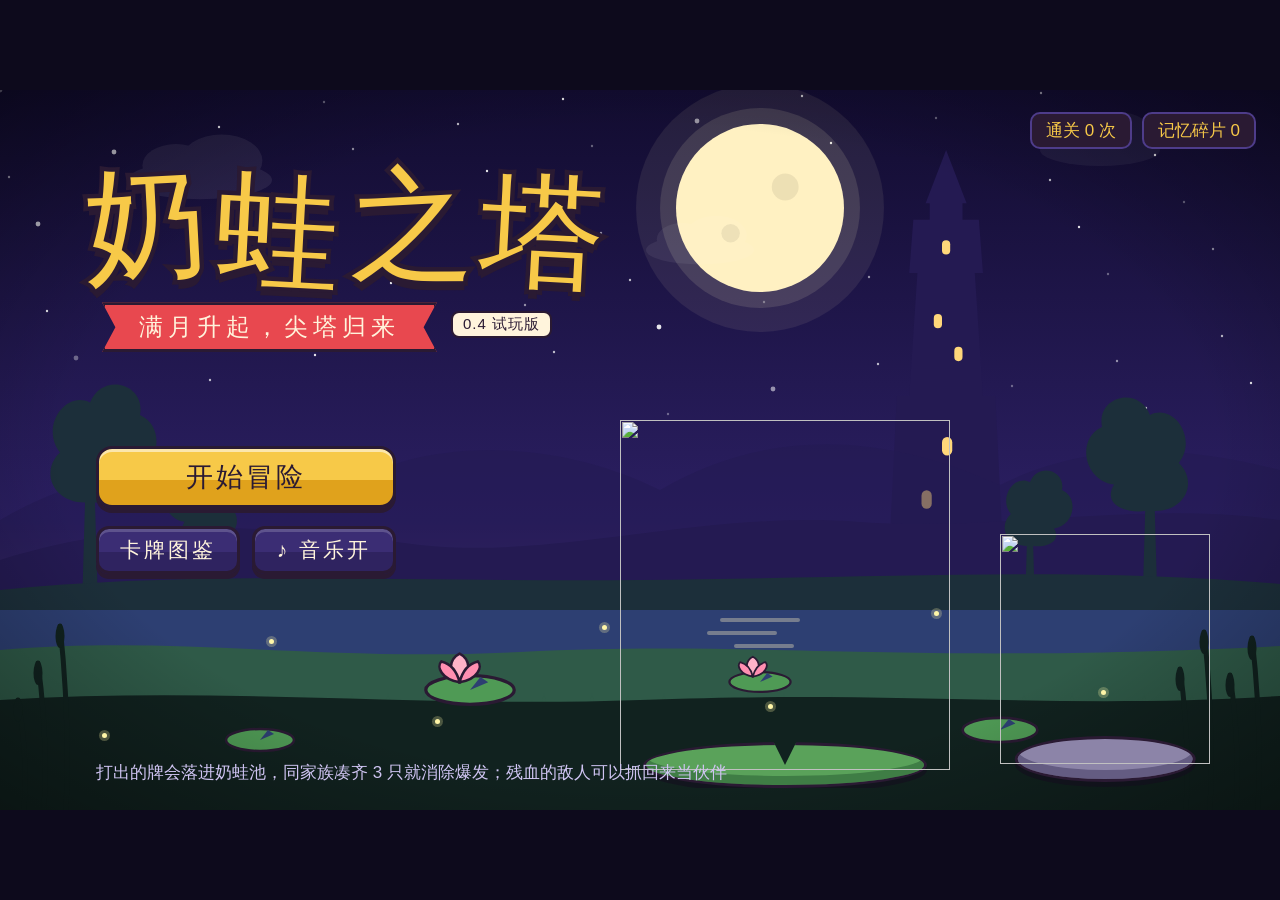
==== commit 8d47dc8d: "奶蛙之塔 0.5 Co-Authored-By: Claude Opus 5.5 <noreply@anthropic.com> Claude-Session: https://claude.ai/c" ====
--- a/_src/index.html
+++ b/_src/index.html
@@ -6,7 +6,7 @@
 <meta name="screen-orientation" content="landscape">
 <meta name="x5-orientation" content="landscape">
 <meta name="theme-color" content="#140f2a">
-<title>奶蛙尖塔</title>
+<title>奶蛙之塔</title>
 <link rel="stylesheet" href="font.css">
 <link rel="stylesheet" href="style.css">
 </head>
@@ -40,7 +40,7 @@
   <div id="toast"></div>
 </div>
 <div id="rotTip">横过来玩更舒服哦 ↻</div>
-<script src="img0.js"></script><script src="img1.js"></script><script src="img2.js"></script>
+<script src="img0.js"></script><script src="img1.js"></script><script src="img2.js"></script><script src="img3.js"></script><script src="img4.js"></script>
 <script src="music.js"></script>
 <script src="ui.js"></script>
 <script src="data.js"></script>
--- a/_src/style.css
+++ b/_src/style.css
@@ -529,3 +529,38 @@
 .mapHead{top:auto;bottom:22px;left:24px}
 .mapHead small{display:none}
 #mapTip{left:auto;right:520px;bottom:30px;max-width:420px;text-align:right;font-size:15px}
+
+/* ===== 0.4 连锁 ===== */
+.tok.ice::after{content:"";position:absolute;inset:0;border-radius:50%;background:linear-gradient(135deg,rgba(220,245,255,.85),rgba(140,200,255,.55));box-shadow:inset 0 0 0 3px #bfe6ff}
+.tok.ice i{position:absolute;right:2px;bottom:0;z-index:2;font:800 13px var(--num);color:#1a4a8a;font-style:normal;-webkit-text-stroke:3px #fff;paint-order:stroke}
+.tok.anyt{background:conic-gradient(#ff8fb1,#ffd23f,#7ad0ff,#b392ff,#ff8fb1)}
+#pool .prule{position:absolute;left:50%;bottom:-24px;transform:translateX(-50%);font-size:13px;color:var(--milk);background:var(--ink);padding:0 10px;border-radius:8px;white-space:nowrap}
+.intent .pIc{display:inline-block;width:28px;height:28px;margin-left:2px;padding:2px;border-radius:50%;background:#e9dcff;border:2px solid var(--ink)}
+.intent .pIc .ico{width:100%;height:100%}
+.triBan.chain b{font-size:120px;color:#ff9aa2}
+.scene .batf{animation:batf 7s ease-in-out infinite alternate}
+@keyframes batf{0%{transform:translate(0,0)}50%{transform:translate(60px,-30px)}100%{transform:translate(120px,10px)}}
+.scene .shoot{animation:shoot 6s linear infinite;opacity:0}
+@keyframes shoot{0%{transform:translate(1100px,40px);opacity:0}3%{opacity:1}12%{transform:translate(700px,190px);opacity:0}100%{opacity:0}}
+
+/* ===== 0.4 等级 ===== */
+.lvB{position:relative;width:64px;height:26px;margin-left:-14px;border-radius:0 13px 13px 0;background:#3b2d74;border:3px solid var(--ink);overflow:hidden;z-index:0}
+.lvB b{position:relative;z-index:1;display:block;text-align:center;font:800 14px/20px var(--num);color:#fff;-webkit-text-stroke:3px var(--ink);paint-order:stroke}
+.lvB i{position:absolute;left:0;top:0;bottom:0;background:linear-gradient(#9af0a0 0 50%,#3cc35f 50%)}
+.lvUp{position:absolute;top:40px;left:0;right:0;text-align:center}
+.lvUp b{display:block;font-weight:400;font-size:84px;color:var(--gold);-webkit-text-stroke:10px var(--ink);paint-order:stroke;text-shadow:0 8px 0 var(--ink);animation:mgIn .5s cubic-bezier(.3,1.6,.5,1)}
+.lvUp small{display:inline-block;margin-top:8px;font-size:20px;color:var(--milk);background:var(--ink);padding:3px 16px;border-radius:10px}
+.perkRow{position:absolute;top:240px;left:0;right:0;display:flex;justify-content:center;gap:34px}
+.perk{width:250px;height:290px;border-radius:22px;padding:18px 16px;display:flex;flex-direction:column;align-items:center;gap:8px;background:var(--milk);border:4px solid var(--ink);box-shadow:0 7px 0 var(--ink),inset 0 0 0 5px #fffaf0,inset 0 0 0 8px var(--gold);color:var(--ink);animation:dealIn .45s backwards;transition:transform .1s}
+.perk:nth-child(2){animation-delay:.08s}.perk:nth-child(3){animation-delay:.16s}
+.perk:active{transform:translateY(4px)}
+.perk .pi{width:80px;height:80px;padding:10px;border-radius:50%;background:#ffe9b0;border:3px solid var(--ink)}
+.perk b{font-weight:400;font-size:30px;letter-spacing:3px}
+.perk p{font:700 17px/1.45 var(--body);color:#5a3d2a;flex:1}
+.perk small{font-size:15px;color:#8a6438}
+.chestBig{width:120px;height:120px;margin:4px auto 0}
+.chestBig.t1{filter:hue-rotate(160deg) saturate(1.3)}
+.chestBig.t2{animation:triP 1s infinite}
+.chestBig.t2 .ico{filter:drop-shadow(0 0 0 #fff) saturate(1.6) brightness(1.15)}
+.rmv{width:116px;height:104px;font-size:17px}
+.rmv small{font-size:12px;color:var(--milk);opacity:.8}
